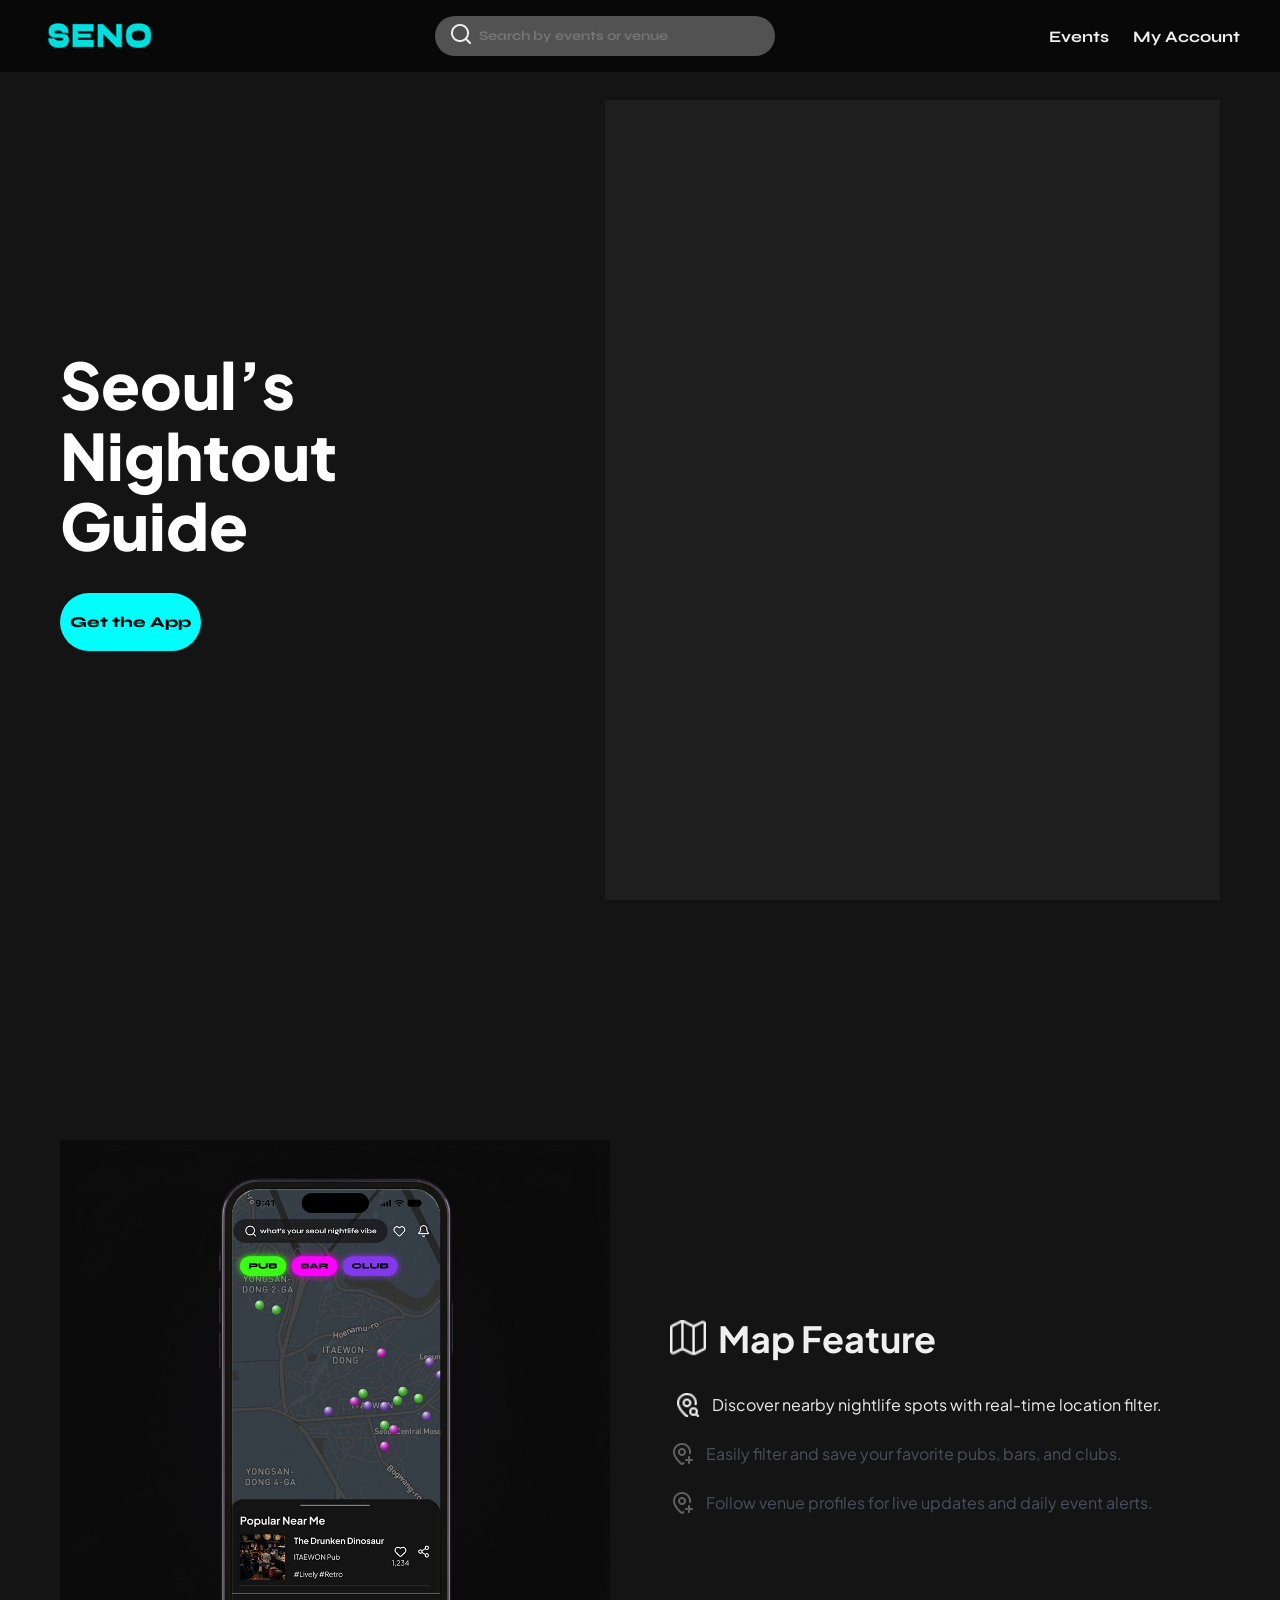
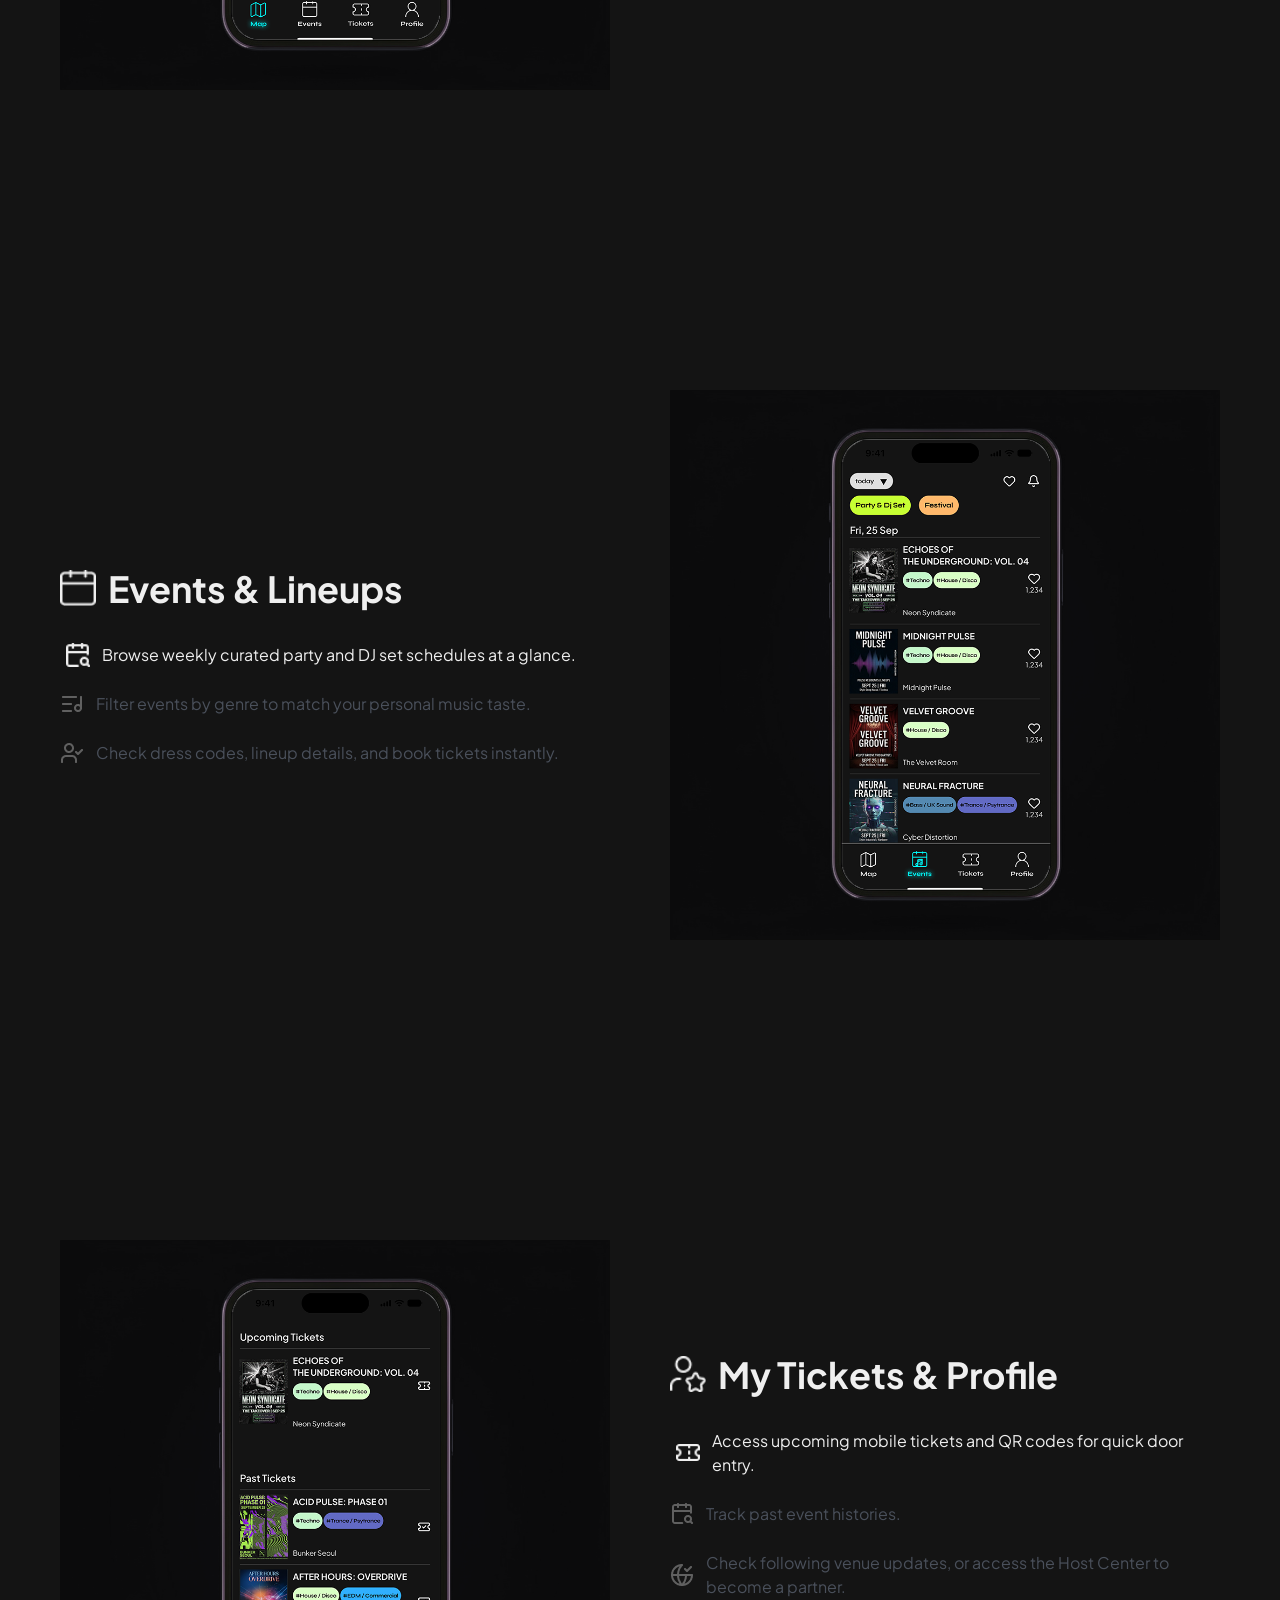
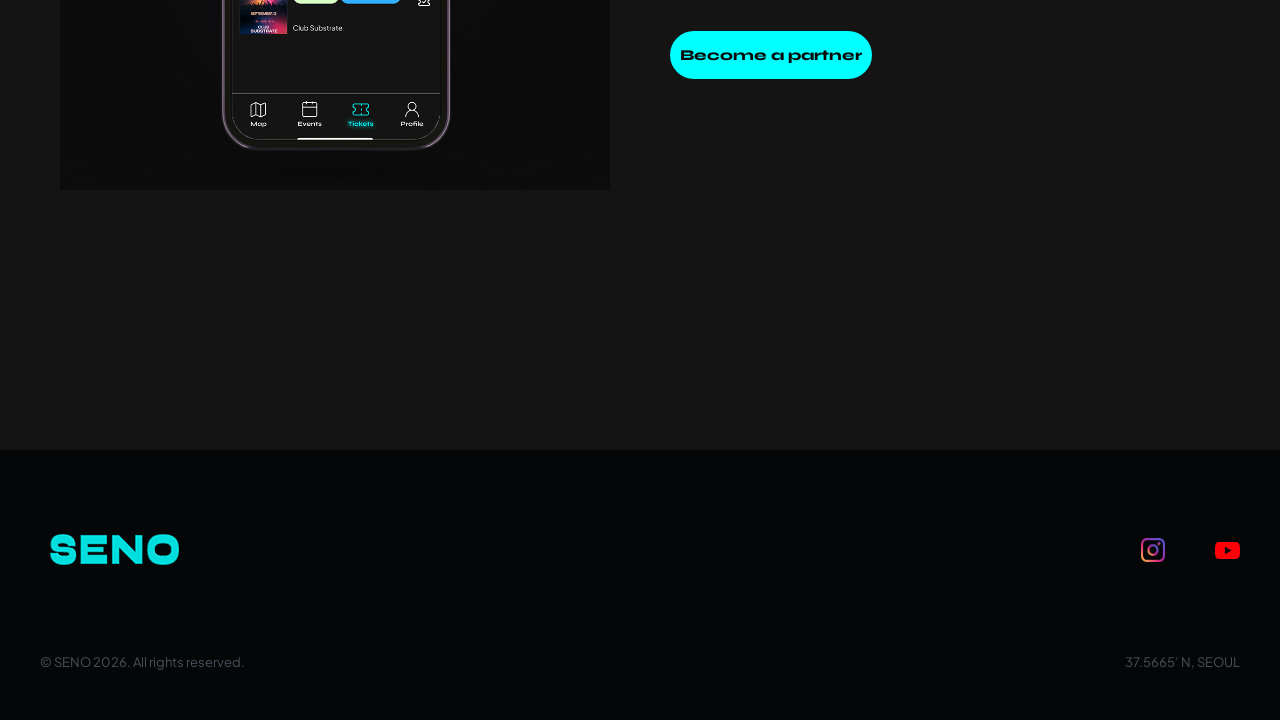
==== index.html @ 394ca1fa "Add files via upload" ====
<!DOCTYPE html>
<html lang="ko">
<head>
  <meta charset="UTF-8">
  <meta name="viewport" content="width=device-width, initial-scale=1.0">
  <title>SENO - Seoul's Nightout Guide</title>
  
  <!-- Google Fonts -->
  <link rel="preconnect" href="https://fonts.googleapis.com">
  <link rel="preconnect" href="https://fonts.gstatic.com" crossorigin>
  <link href="https://fonts.googleapis.com/css2?family=Noto+Sans+KR:wght@100..900&family=Plus+Jakarta+Sans:ital,wght@0,200..800;1,200..800&family=Syne:wght@400..800&display=swap" rel="stylesheet">
  
  <link rel="stylesheet" href="style.css">
</head>
<body>

  <!-- GNB (Fixed) -->
  <header class="gnb">
    <div class="gnb-container">
      <a href="#hero" class="logo-link">
        <img src="img/logo.png" alt="SENO Logo" class="logo-img default-logo">
        <img src="img/logohover.png" alt="SENO Logo Hover" class="logo-img hover-logo">
      </a>
      
      <div class="search-bar">
        <span class="search-icon">
          <img src="img/search.png" alt="search-icon">
        </span>
        <input type="text" placeholder="Search by events or venue">
      </div>

      <nav class="nav-links">
        <a href="events.html" class="nav-item">Events</a>
        <a href="account.html" class="nav-item">My Account</a>
      </nav>
    </div>
  </header>

  <!-- 메인 배너 (Hero Section) -->
  <section class="hero-section" id="hero">
    <div class="hero-content">
      <h1 class="neon-title">Seoul’s<br>Nightout<br>Guide</h1>
      <button class="btn-get-app">Get the App</button>
    </div>
    <div class="hero-video-box">
      <video autoplay loop muted playsinline class="hero-video">
        <source src="vid/video1.mp4" type="video/mp4">
      </video>
    </div>
  </section>

  <!-- QR 코드 모달 팝업 구조 -->
  <div class="qr-modal" id="qrModal">
    <div class="qr-modal-content">
      <span class="qr-close-btn">&times;</span>
      <h3>Scan to Download SENO</h3>
      <p>Scan the QR code with your mobile camera to get the app.</p>
      <img src="img/qr.png" alt="SENO App QR Code" class="qr-img">
    </div>
  </div>

<!-- Z-Pattern Feature Sections -->
  <section class="z-pattern-container">

    <!-- 1. Map Feature -->
    <div class="z-row" id="map-feature">
      <div class="z-image-box">
        <img src="img/map1.png" alt="Map Feature Display" class="feature-display-img">
      </div>
      <div class="z-text-box">
        <div class="section-title">
          <img src="img/mapf.png" alt="Map Icon" class="feature-icon">
          <h2>Map Feature</h2>
        </div>
        <ul class="feature-list">
          <li class="feature-item active" data-img-type="slide" data-slide-imgs="img/map1.png, img/map1-1.png">
            <img src="img/mapf1.png" alt="Item Icon" class="item-icon">
            <span>Discover nearby nightlife spots with real-time location filter.</span>
          </li>
          <li class="feature-item" data-img="img/map2.png">
            <img src="img/mapf2.png" alt="Item Icon" class="item-icon">
            <span>Easily filter and save your favorite pubs, bars, and clubs.</span>
          </li>
          <li class="feature-item" data-img="img/map3.png">
            <img src="img/mapf2.png" alt="Item Icon" class="item-icon">
            <span>Follow venue profiles for live updates and daily event alerts.</span>
          </li>
        </ul>
      </div>
    </div>

    <!-- 2. Events & Lineups -->
    <div class="z-row reverse" id="events-feature">
      <div class="z-image-box">
        <img src="img/events1.png" alt="Events Feature Display" class="feature-display-img">
      </div>
      <div class="z-text-box">
        <div class="section-title">
          <img src="img/eventsf.png" alt="Events Icon" class="feature-icon">
          <h2>Events & Lineups</h2>
        </div>
        <ul class="feature-list">
          <li class="feature-item active" data-img="img/events1.png">
            <img src="img/evnetsf1.png" alt="Item Icon" class="item-icon">
            <span>Browse weekly curated party and DJ set schedules at a glance.</span>
          </li>
          <li class="feature-item" data-img="img/events2.png">
            <img src="img/eventsf2.png" alt="Item Icon" class="item-icon">
            <span>Filter events by genre to match your personal music taste.</span>
          </li>
          <li class="feature-item" data-img="img/events3.png">
            <img src="img/eventsf3.png" alt="Item Icon" class="item-icon">
            <span>Check dress codes, lineup details, and book tickets instantly.</span>
          </li>
        </ul>
      </div>
    </div>

    <!-- 3. My Tickets & Profile -->
    <div class="z-row" id="profile-feature">
      <div class="z-image-box">
        <img src="img/ticket1.png" alt="Profile Feature Display" class="feature-display-img">
      </div>
      <div class="z-text-box">
        <div class="section-title">
          <img src="img/ticketf.png" alt="Profile Icon" class="feature-icon">
          <h2>My Tickets & Profile</h2>
        </div>
        <ul class="feature-list">
          <li class="feature-item active" data-img="img/ticket1.png">
            <img src="img/ticketf1.png" alt="Item Icon" class="item-icon">
            <span>Access upcoming mobile tickets and QR codes for quick door entry.</span>
          </li>
          <li class="feature-item" data-img="img/ticket2.png">
            <img src="img/ticketf2.png" alt="Item Icon" class="item-icon">
            <span>Track past event histories.</span>
          </li>
          <li class="feature-item" data-img="img/profile1.png">
            <img src="img/ticketf3.png" alt="Item Icon" class="item-icon">
            <span>Check following venue updates, or access the Host Center to become a partner.</span>
          </li>
        </ul>
        <button class="btn-partner">Become a partner</button>
      </div>
    </div>

  </section>

  <!-- Footer -->
  <footer class="footer">
    <div class="footer-container">
      <div class="footer-logo">
        <img src="img/logo.png" alt="SENO Logo">
      </div>
      <div class="footer-right">
        <div class="sns-links">
          <a href="#"><img src="img/ig.png" alt="Instagram" class="ig"></a>
          <a href="#"><img src="img/youtube.png" alt="YouTube" class="youtube"></a>
        </div>
      </div>
    </div>
    <div class="footer-bottom">
      <p>© SENO 2026. All rights reserved.</p>
      <p>37.5665’ N, SEOUL</p>
    </div>
  </footer>

  <script src="main.js"></script>
</body>
</html>
---- style.css ----
:root {
  --bg-color: #141414;
  --text-main: #efefef;
  --text-dimmed: #4a505b;
  --mint-color: #00ffff;
  --purple-color: #8338ec;
  --black-color: #080808;
  --green: #06ffa5;
  --pink: #ff00ff;
  --yellow: #c6ff33;
  --techno: #c4f7ca;
  --hd: #d8ffc5;
  --hr: #92eeff;
  --ec: #30afff;
  --bu: #5489b1;
  --tp: #626ac4;
  --orange: #ffb86b;
  --font-syne: "Syne", sans-serif;
  --font-plus: "Plus Jakarta Sans", sans-serif;
}

* {
  box-sizing: border-box;
  margin: 0;
  padding: 0;
}

body {
  background-color: var(--bg-color);
  color: var(--text-main);
  font-family: var(--font-plus);
  overflow-x: hidden;
}

/* GNB */
.gnb {
  position: fixed;
  top: 0;
  left: 0;
  width: 100%;
  background-color: rgba(8, 8, 8, 1);
  backdrop-filter: blur(10px);
  z-index: 1000;
  padding: 16px 40px;
}

.gnb-container {
  max-width: 1200px;
  margin: 0 auto;
  display: flex;
  align-items: center;
  justify-content: space-between;
}

.logo-link {
  position: relative;
  display: inline-block;
  width: 120px;
  height: 40px;
}

.logo-img {
  position: absolute;
  top: 0;
  left: 0;
  width: 100%;
  transition: opacity 0.3s ease;
}

.hover-logo {
  opacity: 0;
}

.logo-link:hover .default-logo {
  opacity: 0;
}

.logo-link:hover .hover-logo {
  opacity: 1;
}

.search-bar {
  display: flex;
  align-items: center;
  background-color: #525252;
  padding: 8px 16px;
  border-radius: 30px;
  width: 340px;
}

.search-bar input {
  background: transparent;
  border: none;
  outline: none;
  color: var(--text-main);
  margin-left: 8px;
  width: 100%;
  font-family: var(--font-syne);
  font-weight: 700;
}

.nav-links {
  display: flex;
  gap: 24px;
}

.nav-item {
  color: var(--text-main);
  text-decoration: none;
  font-weight: 500;
  transition: color 0.3s ease;
  font-family: var(--font-syne);
  font-weight: 700;
}

.nav-item:hover {
  color: var(--mint-color);
}

/* 메인 배너 (Hero Section) */
.hero-section {
  display: flex;
  align-items: center;
  justify-content: space-between;
  max-width: 1200px;
  margin: 100px auto 100px;
  padding: 0 20px;
}

.hero-content {
  flex: 1;
}

/* 네온사인 반짝임 효과 (600ms Ease-Out Dissolve) */
.neon-title {
  font-family: var(--font-plus);
  font-size: 64px;
  font-weight: 800;
  line-height: 1.1;
  color: #fff;
  animation: neonFlicker 1.2s infinite ease-out alternate;
}

@keyframes neonFlicker {
  0% {
    text-shadow: 0 0 4px var(--mint-color), 0 0 10px var(--mint-color);
    opacity: 1;
  }
  50% {
    text-shadow: 0 0 2px var(--mint-color), 0 0 5px var(--mint-color);
    opacity: 0.85;
  }
  100% {
    text-shadow: 0 0 15px var(--mint-color), 0 0 25px var(--mint-color);
    opacity: 1;
  }
}

/* Get The App 버튼 호버 네온/그라데이션 효과 */
.btn-get-app {
  margin-top: 32px;
  padding: 20px 10px;
  background: var(--mint-color);
  color: var(--black-color);
  border: none;
  border-radius: 30px;
  font-family: var(--font-syne);
  font-weight: 750;
  font-size: 15px;
  cursor: pointer;
  transition: all 0.3s ease;
}

.btn-get-app:hover {
  background: radial-gradient(circle, #85eff2 0%, var(--mint-color) 100%);
  box-shadow: 0 0 20px var(--mint-color), 0 0 35px var(--mint-color);
  transform: translateY(-2px);
}

.hero-video-box {
  width: 615px;
  height: 800px;
  background-color: #1e1e1e;
  overflow: hidden;
}

.hero-video {
  width: 100%;
  height: 100%;
  object-fit: cover;
}

/* Z-Pattern Section */
.z-pattern-container {
  max-width: 1200px;
  margin: 0 auto;
  padding: 0 20px 120px;
  display: flex;
  flex-direction: column;
  gap: 300px;
}

.z-row {
  display: flex;
  align-items: center;
  justify-content: space-between;
  gap: 60px;
}

.z-row.reverse {
  flex-direction: row-reverse;
}

.z-image-box {
  flex: 1;
  display: flex;
  justify-content: center;
}

#map-feature {
  margin-top: 140px;
}

#profile-feature {
  margin-bottom: 140px;
}

.feature-display-img {
  width: 480px;
  height: 600px;
  width: 100%;
  height: 100%;
  transition: opacity 0.4s ease, transform 0.4s ease;
}

.z-text-box {
  flex: 1;
}

.section-title {
  display: flex;
  align-items: center;
  gap: 12px;
  margin-bottom: 32px;
}

.section-title h2 {
  font-family: var(--font-plus);
  font-size: 36px;
}

.feature-icon {
  width: 36px;
  height: 36px;
}

.feature-list {
  list-style: none;
  display: flex;
  flex-direction: column;
  gap: 25px;
  font-family: var(--font-plus);
  font-size: 16px;
}

/* 1. 기본 상태: 텍스트와 아이콘 모두 어둡게 */
.feature-item {
  display: flex;
  align-items: center;
  gap: 12px;
  font-size: 16px;
  color: var(--text-dimmed);
  cursor: pointer;
  transition: color 0.3s ease, transform 0.3s ease;
  line-height: 1.5;
}

/* 기본 상태일 때 아이콘 어둡게 처리 */
.item-icon {
  width: 24px;
  height: 24px;
  object-fit: contain;
  filter: brightness(0.4) grayscale(50%);
  transition: filter 0.3s ease;
}

.feature-item span {
  flex: 1;
}

/* 2. Active 또는 Hover 상태: 텍스트 이동 + 아이콘 원래 색상으로 쨍하게 복원 */
.feature-item.active,
.feature-item:hover {
  color: var(--text-main);
  transform: translateX(6px);
}

/* 호버되거나 active일 때 해당 항목 안의 아이콘만 필터 해제 (원래 색상 복원) */
.feature-item.active .item-icon,
.feature-item:hover .item-icon {
  filter: none;
}

/* Become a Partner 버튼 */
.btn-partner {
  margin-top: 32px;
  padding: 15px 10px;
  background: var(--mint-color);
  color: var(--black-color);
  border: none;
  border-radius: 30px;
  font-family: var(--font-syne);
  font-weight: 750;
  font-size: 15px;
  cursor: pointer;
  transition: background-color 0.3s ease;
}

.btn-partner:hover {
  background-color: var(--purple-color);
}

/* Footer */
.footer {
  background-color: #050607;
  padding: 75px 40px 30px;
}

.footer-container {
  max-width: 1200px;
  margin: 0 auto;
  display: flex;
  justify-content: space-between;
  align-items: center;
}

.sns-links {
  display: flex;
  gap: 50px;
  align-items: center;
}

.ig {
  width: 24px;
  height: 24px;
}

.youtube {
  width: 25px;
  height: 17px;
}

.footer-bottom {
  max-width: 1200px;
  margin: 75px auto 20px;
  display: flex;
  justify-content: space-between;
  text-align: center;
  color: var(--text-dimmed);
  font-size: 13px;
  font-family: var(--font-plus);
}

/* QR 코드 모달 스타일 */
.qr-modal {
  display: none; /* 평소에는 숨김 */
  position: fixed;
  top: 0;
  left: 0;
  width: 100%;
  height: 100%;
  background-color: rgba(0, 0, 0, 0.75);
  backdrop-filter: blur(8px);
  z-index: 2000;
  justify-content: center;
  align-items: center;
}

.qr-modal-content {
  background-color: var(--mint-color);
  padding: 40px;
  border-radius: 24px;
  text-align: center;
  max-width: 380px;
  width: 90%;
  position: relative;
  box-shadow: 0 0 20px var(--mint-color);
}

.qr-modal-content h3 {
  font-family: var(--font-syne);
  font-size: 24px;
  margin-bottom: 12px;
  color: var(--black-color);
}

.qr-modal-content p {
  font-family: var(--font-plus);
  font-size: 14px;
  color: var(--black-color);
  margin-bottom: 24px;
  line-height: 1.4;
}

.qr-img {
  width: 200px;
  height: 200px;
  object-fit: contain;
  border-radius: 12px;
  background-color: var(--text-main);
  padding: 10px;
}

.qr-close-btn {
  position: absolute;
  top: 16px;
  right: 20px;
  font-size: 28px;
  color: var(--black-color);
  cursor: pointer;
  transition: opacity 0.3s ease;
}

.qr-close-btn:hover {
  opacity: 0.5;
}

/* ==========================================
   반응형 미디어 쿼리 (Responsive Breakpoints)
   ========================================== */

/* 1. 태블릿 PC (834px ~ 1279px) */
@media screen and (max-width: 1279px) {
  /* GNB 여백 조정 */
  .gnb {
    padding: 16px 24px;
  }

  .search-bar {
    width: 260px;
  }

  /* Hero Section 레이아웃 수축 */
  .hero-section {
    margin: 120px auto 80px;
    gap: 40px;
  }

  .neon-title {
    font-size: 52px;
  }

  .hero-video-box {
    width: 450px;
    height: 600px;
  }

  /* Z-Pattern 간격 조절 */
  .z-pattern-container {
    gap: 180px;
    padding-bottom: 80px;
  }

  .z-row {
    gap: 40px;
  }

  #map-feature {
    margin-top: 80px;
  }

  #profile-feature {
    margin-bottom: 80px;
  }
}

/* 2. 아이폰 / 모바일 (390px ~ 833px) 구간 */
@media screen and (max-width: 833px) {
  /* GNB 전체 영역을 세로(column) 정렬로 변경 */
  .gnb {
    padding: 12px 16px;
  }

  .gnb-container {
    flex-wrap: wrap; /* 요소들이 공간이 부족하면 아래로 떨어지도록 허용 */
    gap: 12px;
    justify-content: space-between;
  }

  /* 1) 로고: 왼쪽 상단 고정 */
  .logo-link {
    width: 80px;
    height: 26px;
  }

  /* 2) 검색창: 줄바꿈 없이 위쪽(로고 옆)에 그대로 유지 */
  .search-bar {
    display: flex; /* 화면에서 숨기지 않고 그대로 노출 */
    width: calc(100% - 100px); /* 로고 공간을 제외한 나머지 상단 폭을 차지 */
    max-width: 240px;
    padding: 6px 12px;
  }

  .search-bar input {
    font-size: 13px;
  }

  /* 3) Events & My Account 메뉴: 아래쪽 줄로 완전히 떨어지도록 폭 100% 부여 */
  .nav-links {
    width: 100%;
    display: flex;
    justify-content: center; /* 아래 줄에서 가운데 정렬 (원하시면 flex-start로 왼쪽 정렬 가능) */
    gap: 24px;
    padding-top: 4px;
    border-top: 1px solid rgba(255, 255, 255, 0.08); /* 상단 경계선을 살짝 주어 분리감 부여 */
  }

  .nav-item {
    font-size: 14px;
  }

  /* --- (이하 기존 모바일 스타일들 유지) --- */
  .hero-section {
    flex-direction: column;
    text-align: center;
    margin: 120px auto 60px; /* GNB가 두 줄이 되었으므로 상단 여백 살짝 조절 */
    gap: 40px;
  }

  .neon-title {
    font-size: 44px;
  }

  .btn-get-app {
    margin-top: 24px;
    width: 100%;
    max-width: 280px;
  }

  .hero-video-box {
    width: 100%;
    height: 480px;
    border-radius: 16px;
  }

  .z-pattern-container {
    gap: 100px;
    padding: 0 20px 80px;
  }

  .z-row, 
  .z-row.reverse {
    flex-direction: column;
    gap: 32px;
    text-align: left;
  }

  #map-feature {
    margin-top: 40px;
  }

  #profile-feature {
    margin-bottom: 40px;
  }

  .feature-display-img {
    max-width: 320px;
    margin: 0 auto;
  }

  .section-title h2 {
    font-size: 28px;
  }

  .btn-partner {
    width: 100%;
  }

  .footer {
    padding: 50px 20px 24px;
  }

  .footer-container {
    flex-direction: column;
    gap: 24px;
    align-items: center;
  }

  .footer-bottom {
    margin-top: 40px;
    flex-direction: column;
    gap: 8px;
    font-size: 12px;
  }
}
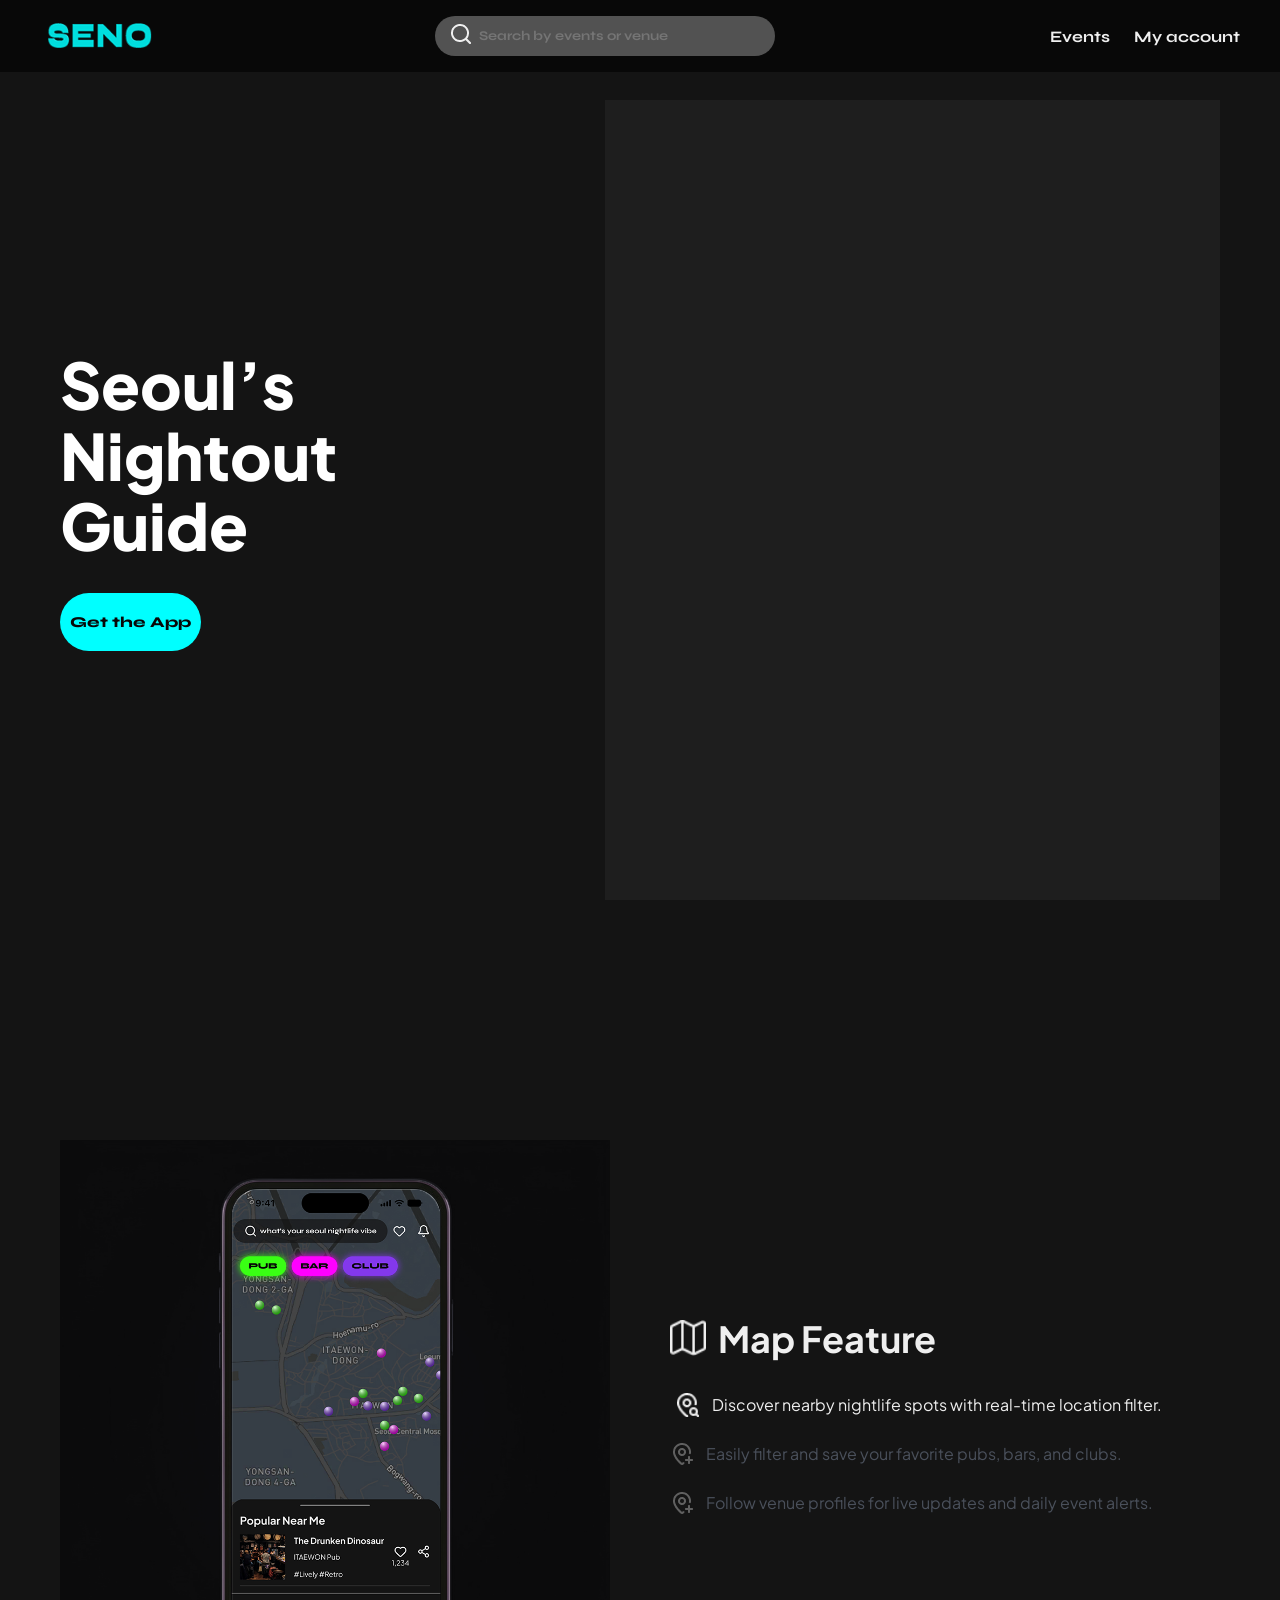
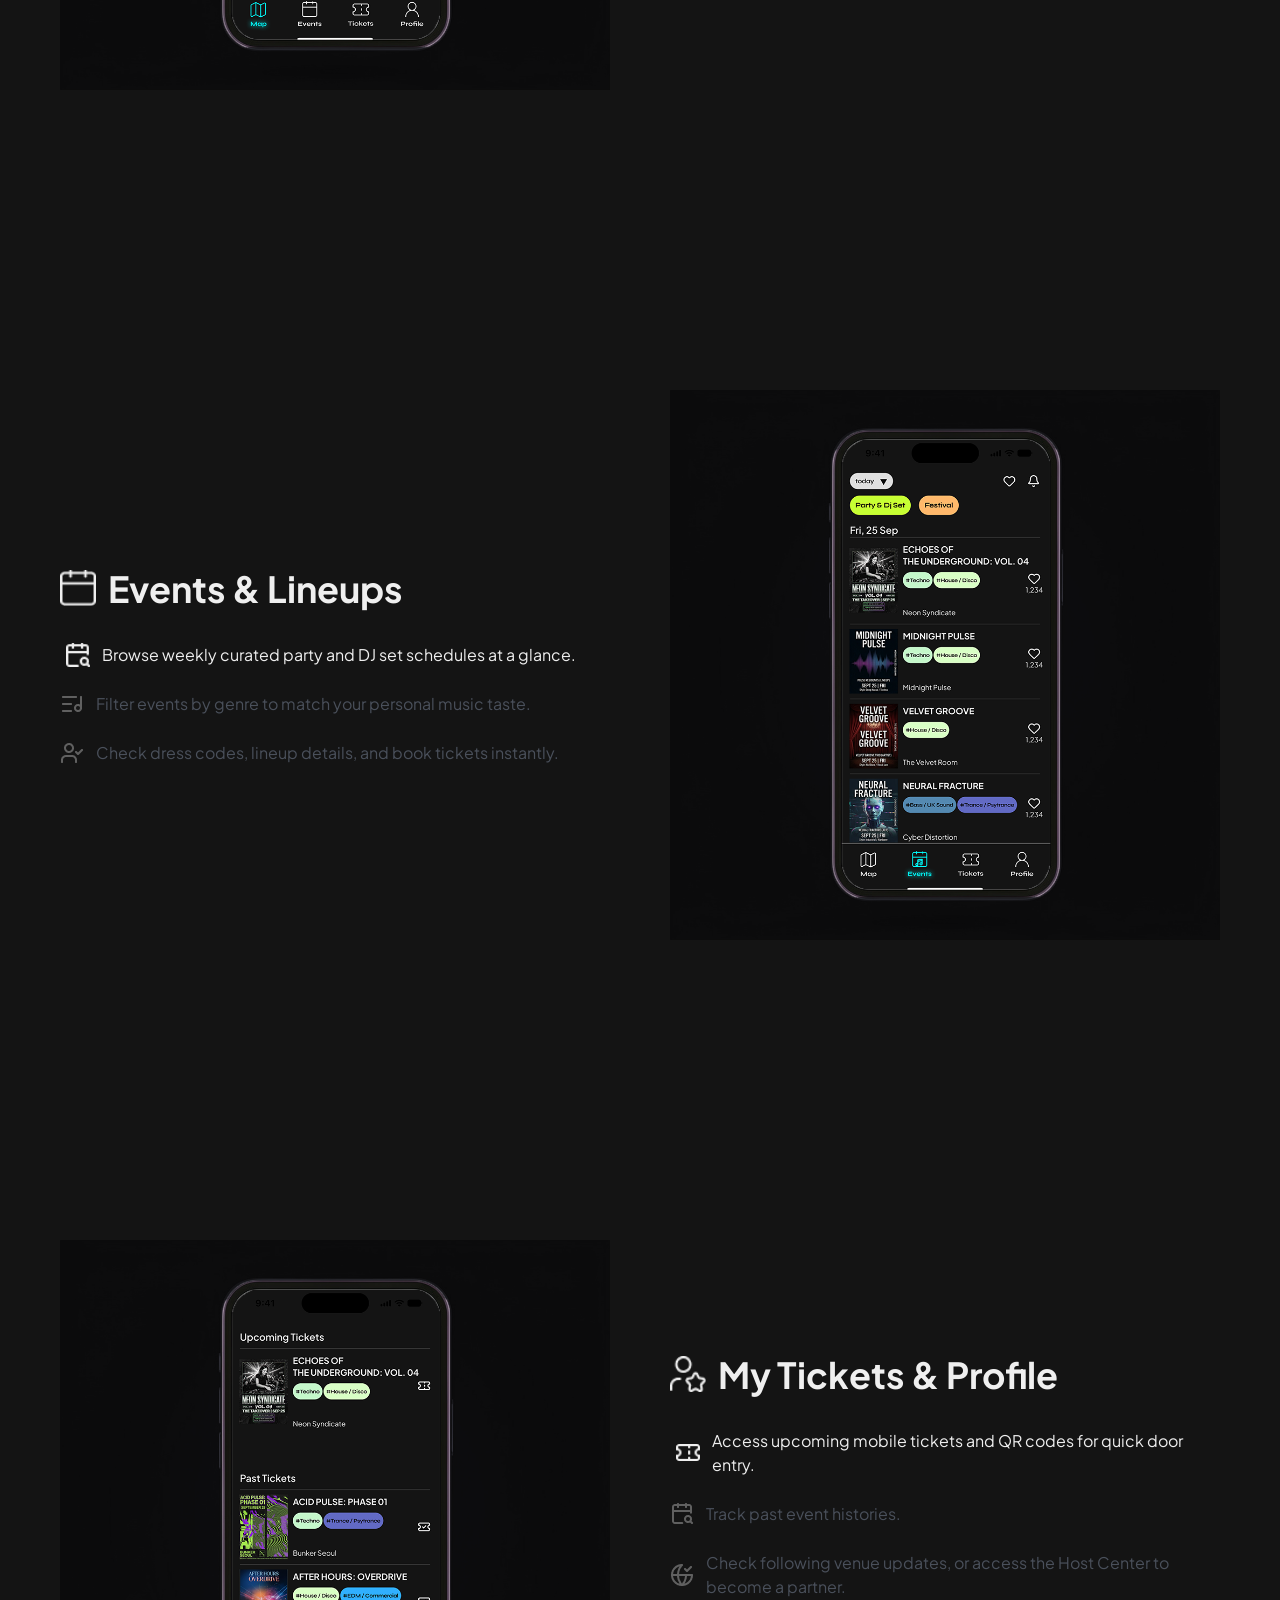
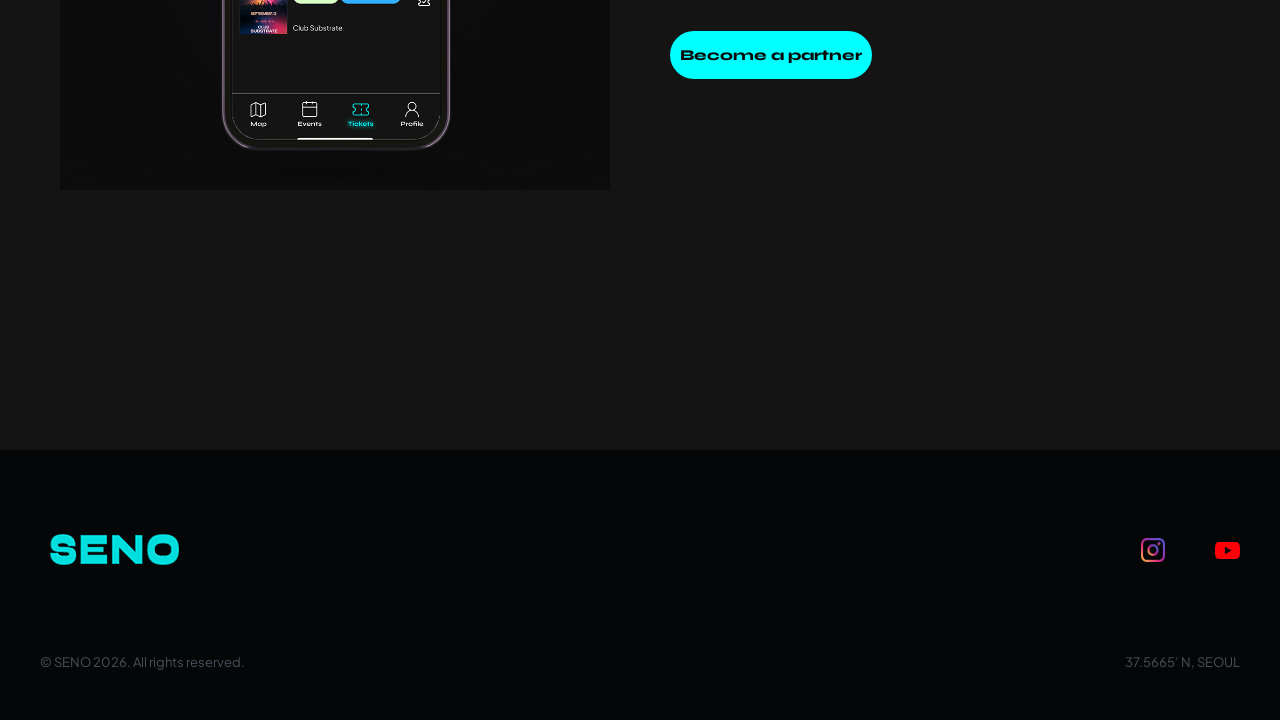
==== commit a8073d34: "Update index.html" ====
--- a/index.html
+++ b/index.html
@@ -31,7 +31,7 @@
 
       <nav class="nav-links">
         <a href="events.html" class="nav-item">Events</a>
-        <a href="account.html" class="nav-item">My Account</a>
+        <a href="account.html" class="nav-item">My account</a>
       </nav>
     </div>
   </header>
@@ -167,4 +167,4 @@
 
   <script src="main.js"></script>
 </body>
-</html>+</html>
